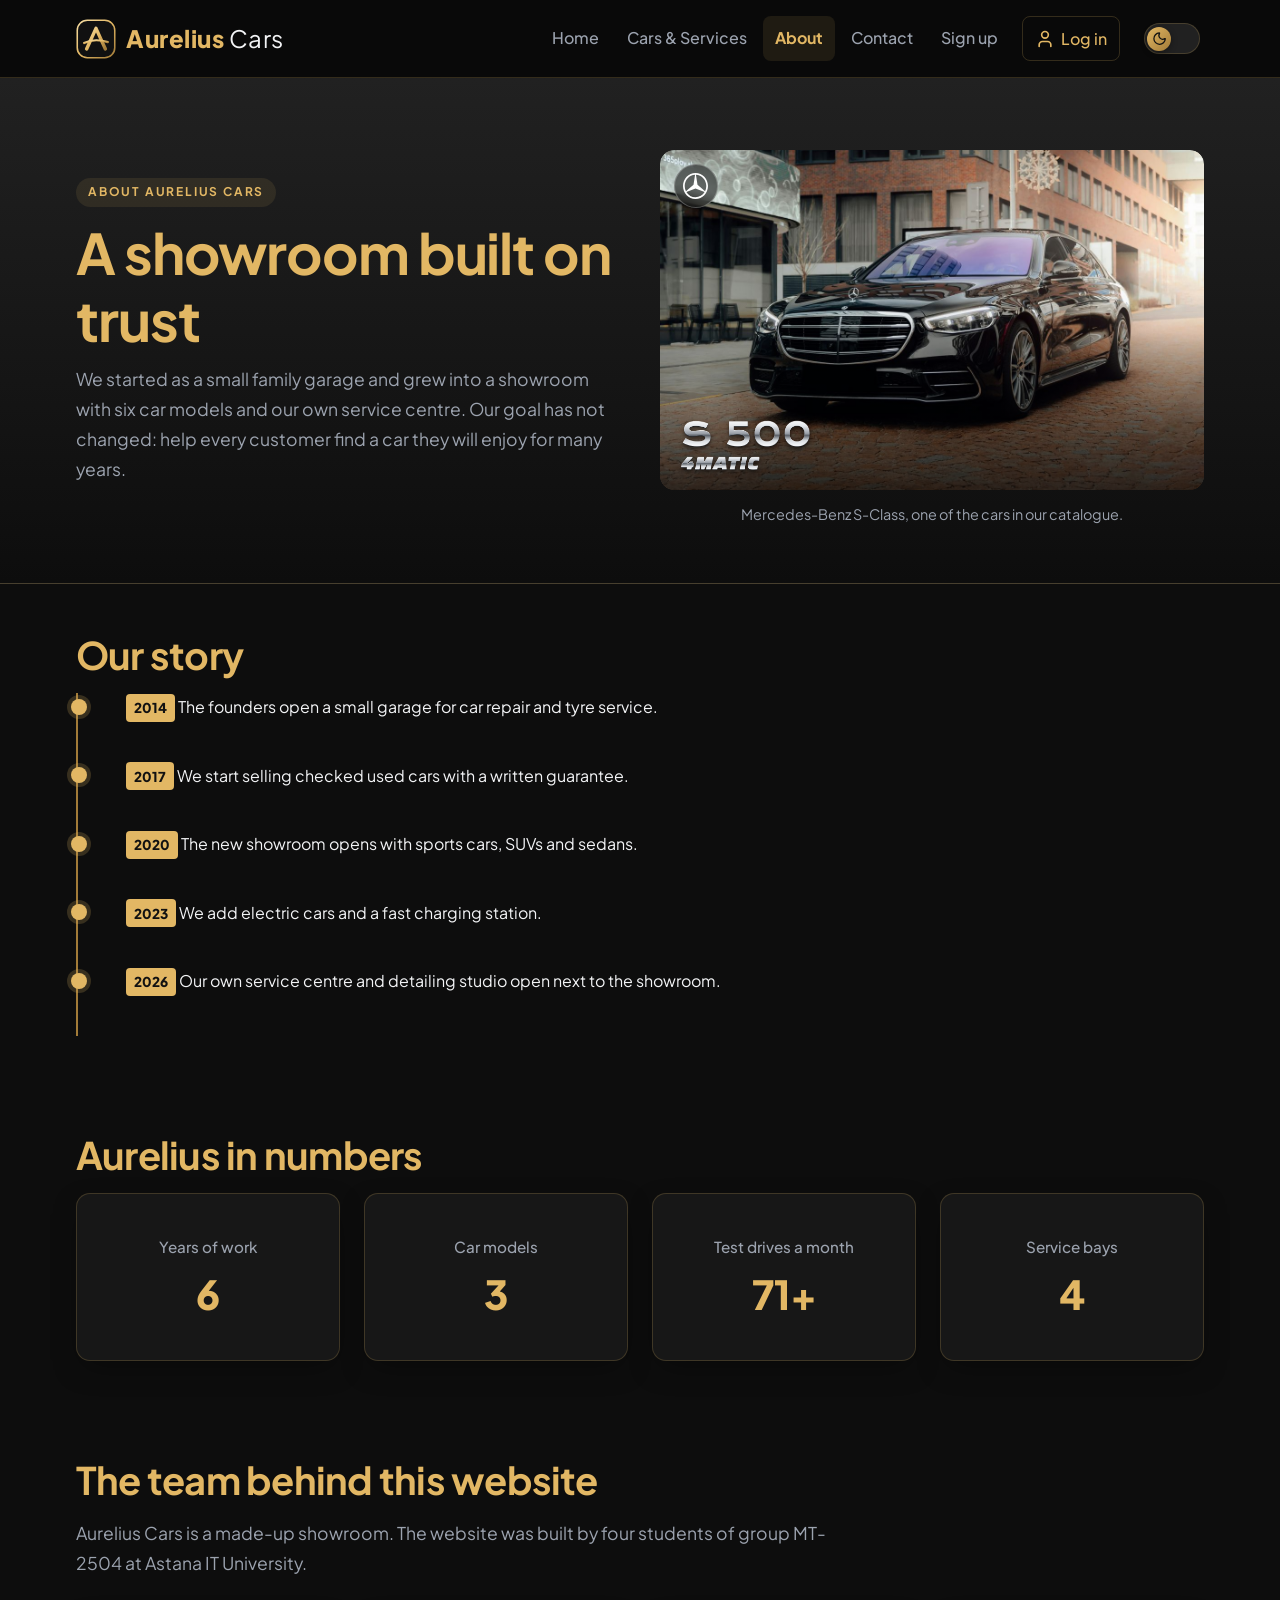
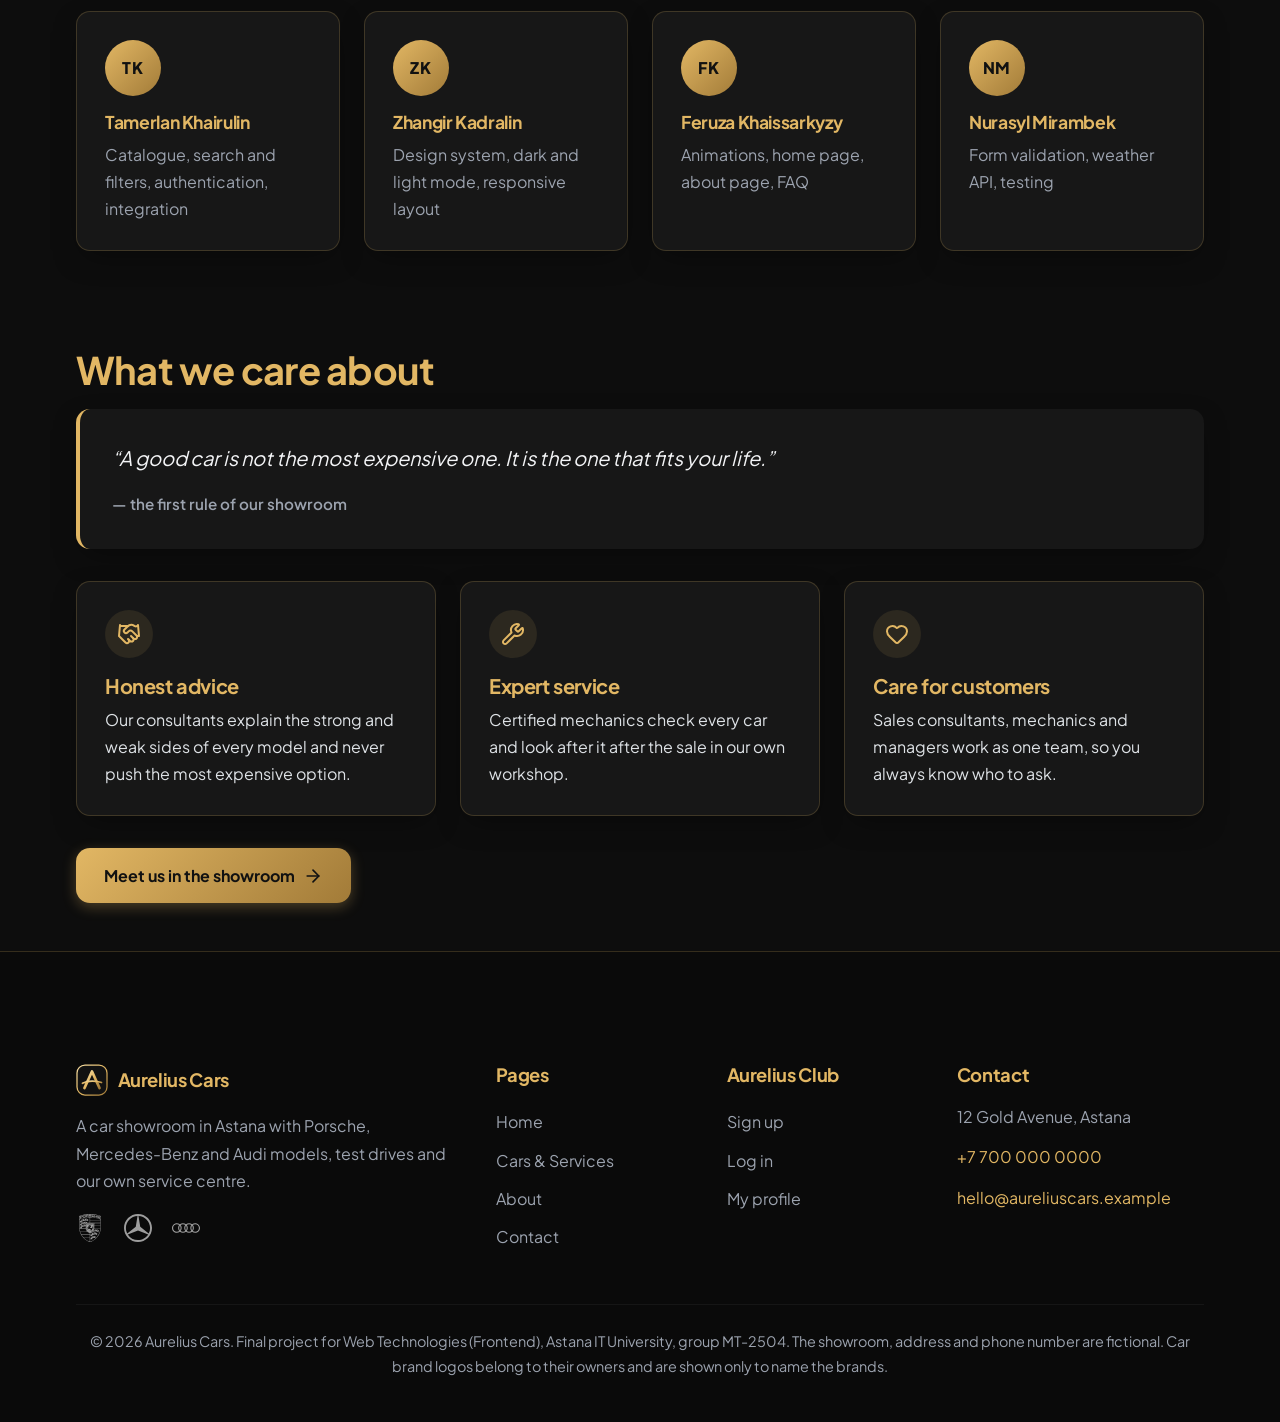
==== about.html @ 4eb70677 "Aurelius Cars: final project website Eight pages: home, cars and services, about, contact, sign up, " ====
<!DOCTYPE html>
<html lang="en" data-bs-theme="dark">
<head>
    <meta charset="UTF-8">
    <meta name="viewport" content="width=device-width, initial-scale=1.0">
    <meta name="description" content="The story, values and numbers of the Aurelius Cars showroom.">
    <meta name="theme-color" content="#0d0d0d">
    <title>About | Aurelius Cars</title>
    <link rel="icon" href="images/favicon/favicon.svg" type="image/svg+xml">
    <link rel="icon" href="images/favicon/favicon-32.png" sizes="32x32" type="image/png">
    <link rel="apple-touch-icon" href="images/favicon/apple-touch-icon.png">
    <link rel="manifest" href="site.webmanifest">
    <script>
        // runs before the page is drawn: the "js" class lets CSS prepare the menu and animations,
        // and the saved theme is applied at once, so there is no dark flash in light mode
        document.documentElement.classList.add('js');
        try {
            if (localStorage.getItem('theme') === 'light') {
                document.documentElement.classList.add('theme-light');
                document.documentElement.setAttribute('data-bs-theme', 'light');
            }
        } catch (error) {}
    </script>
    <link rel="stylesheet" href="css/vendor/bootstrap.min.css">
    <link rel="stylesheet" href="css/style.css">
    <link rel="stylesheet" href="css/responsive.css">
</head>
<body>
    <a class="skip-link" href="#main-content">Skip to main content</a>
    <header class="site-header">
        <div class="container header-inner">
            <a class="logo" href="index.html">
                <img class="logo-mark" src="images/logo-mark.svg" alt="Aurelius Cars logo: gold letter A" width="40" height="40">
                <span class="logo-text">Aurelius <span>Cars</span></span>
            </a>
            <button type="button" id="menu-toggle" class="menu-toggle" aria-expanded="false" aria-controls="main-nav">
                <span class="menu-bars" aria-hidden="true"><span></span><span></span><span></span></span><span class="menu-label">Menu</span>
            </button>
            <nav id="main-nav" class="main-nav" aria-label="Main navigation">
                <a href="index.html">Home</a>
                <a href="services.html">Cars &amp; Services</a>
                <a href="about.html" aria-current="page">About</a>
                <a href="contact.html">Contact</a>
                <a href="register.html" class="nav-signup" data-guest-only>Sign up</a>
                <a href="login.html" class="nav-account" id="account-link"><svg class="icon" viewBox="0 0 24 24" aria-hidden="true" focusable="false"><path d="M19 21v-2a4 4 0 0 0-4-4H9a4 4 0 0 0-4 4v2"/><circle cx="12" cy="7" r="4"/></svg><span id="account-label">Log in</span></a>
            </nav>
            <button type="button" id="theme-toggle" class="theme-switch" role="switch" aria-checked="false">
                <span class="visually-hidden">Light mode</span>
                <span class="theme-switch-track" aria-hidden="true">
                    <span class="theme-switch-thumb"><svg class="icon icon-moon" viewBox="0 0 24 24" aria-hidden="true" focusable="false"><path d="M20.985 12.486a9 9 0 1 1-9.473-9.472c.405-.022.617.46.402.803a6 6 0 0 0 8.268 8.268c.344-.215.825-.004.803.401"/></svg><svg class="icon icon-sun" viewBox="0 0 24 24" aria-hidden="true" focusable="false"><circle cx="12" cy="12" r="4"/><path d="M12 2v2"/><path d="M12 20v2"/><path d="m4.93 4.93 1.41 1.41"/><path d="m17.66 17.66 1.41 1.41"/><path d="M2 12h2"/><path d="M20 12h2"/><path d="m6.34 17.66-1.41 1.41"/><path d="m19.07 4.93-1.41 1.41"/></svg></span>
                </span>
            </button>
        </div>
    </header>

    <main id="main-content">
        <section class="page-hero" aria-labelledby="page-title">
            <div class="container hero-layout">
                <div class="hero-text">
                    <p class="eyebrow">About Aurelius Cars</p>
                    <h1 id="page-title">A showroom built on trust</h1>
                    <p class="hero-lead">We started as a small family garage and grew into a showroom with six car models and our own service centre. Our goal has not changed: help every customer find a car they will enjoy for many years.</p>
                </div>
                <figure class="hero-media">
                    <div class="car-media">
                        <img class="hero-image" src="images/mercedes-s-class.jpg" alt="Black Mercedes-Benz S-Class on a stone street" width="1200" height="900">
                        <span class="brand-badge"><img src="images/brands/mercedes.svg" alt="Mercedes-Benz logo" width="26" height="26"></span>
                        <span class="emblem emblem-mercedes-s-class"><img class="emblem-img" src="images/emblems/mercedes-s-class.png" alt="Mercedes-Benz S 500 4MATIC badge" width="281" height="120" loading="lazy"><span class="emblem-shine" style="-webkit-mask-image: url('images/emblems/mercedes-s-class.png'); mask-image: url('images/emblems/mercedes-s-class.png')"></span></span>
                    </div>
                    <figcaption>Mercedes-Benz S-Class, one of the cars in our catalogue.</figcaption>
                </figure>
            </div>
        </section>

        <section aria-labelledby="story-title">
            <div class="container">
                <h2 id="story-title">Our story</h2>
                <ol class="timeline">
                    <li class="reveal"><time datetime="2014">2014</time> The founders open a small garage for car repair and tyre service.</li>
                    <li class="reveal"><time datetime="2017">2017</time> We start selling checked used cars with a written guarantee.</li>
                    <li class="reveal"><time datetime="2020">2020</time> The new showroom opens with sports cars, SUVs and sedans.</li>
                    <li class="reveal"><time datetime="2023">2023</time> We add electric cars and a fast charging station.</li>
                    <li class="reveal"><time datetime="2026">2026</time> Our own service centre and detailing studio open next to the showroom.</li>
                </ol>
            </div>
        </section>

        <section aria-labelledby="numbers-title">
            <div class="container">
                <h2 id="numbers-title">Aurelius in numbers</h2>
                <dl class="stats">
                    <div class="card"><dt>Years of work</dt><dd data-count="12">12</dd></div>
                    <div class="card"><dt>Car models</dt><dd data-count="6">6</dd></div>
                    <div class="card"><dt>Test drives a month</dt><dd data-count="150" data-suffix="+">150+</dd></div>
                    <div class="card"><dt>Service bays</dt><dd data-count="8">8</dd></div>
                </dl>
            </div>
        </section>

        <section aria-labelledby="team-title">
            <div class="container">
                <h2 id="team-title">The team behind this website</h2>
                <p class="section-intro">Aurelius Cars is a made-up showroom. The website was built by four students of group MT-2504 at Astana IT University.</p>
                <ul class="team">
                    <li class="card reveal"><span class="avatar" aria-hidden="true">TK</span><h3>Tamerlan Khairulin</h3><p>Catalogue, search and filters, authentication, integration</p></li>
                    <li class="card reveal"><span class="avatar" aria-hidden="true">ZK</span><h3>Zhangir Kadralin</h3><p>Design system, dark and light mode, responsive layout</p></li>
                    <li class="card reveal"><span class="avatar" aria-hidden="true">FK</span><h3>Feruza Khaissarkyzy</h3><p>Animations, home page, about page, FAQ</p></li>
                    <li class="card reveal"><span class="avatar" aria-hidden="true">NM</span><h3>Nurasyl Mirambek</h3><p>Form validation, weather API, testing</p></li>
                </ul>
            </div>
        </section>

        <section id="values" aria-labelledby="values-title">
            <div class="container">
                <h2 id="values-title">What we care about</h2>
                <blockquote>
                    <p>&ldquo;A good car is not the most expensive one. It is the one that fits your life.&rdquo;</p>
                    <footer>&mdash; the first rule of our showroom</footer>
                </blockquote>
                <div class="values">
                    <article class="card reveal">
                        <span class="feature-icon"><svg class="icon" viewBox="0 0 24 24" aria-hidden="true" focusable="false"><path d="m11 17 2 2a1 1 0 1 0 3-3"/><path d="m14 14 2.5 2.5a1 1 0 1 0 3-3l-3.88-3.88a3 3 0 0 0-4.24 0l-.88.88a1 1 0 1 1-3-3l2.81-2.81a5.79 5.79 0 0 1 7.06-.87l.47.28a2 2 0 0 0 1.42.25L21 4"/><path d="m21 3 1 11h-2"/><path d="M3 3 2 14l6.5 6.5a1 1 0 1 0 3-3"/><path d="M3 4h8"/></svg></span>
                        <h3>Honest advice</h3>
                        <p>Our consultants explain the strong and weak sides of every model and never push the most expensive option.</p>
                    </article>
                    <article class="card reveal">
                        <span class="feature-icon"><svg class="icon" viewBox="0 0 24 24" aria-hidden="true" focusable="false"><path d="M14.7 6.3a1 1 0 0 0 0 1.4l1.6 1.6a1 1 0 0 0 1.4 0l3.106-3.105c.32-.322.863-.22.983.218a6 6 0 0 1-8.259 7.057l-7.91 7.91a1 1 0 0 1-2.999-3l7.91-7.91a6 6 0 0 1 7.057-8.259c.438.12.54.662.219.984z"/></svg></span>
                        <h3>Expert service</h3>
                        <p>Certified mechanics check every car and look after it after the sale in our own workshop.</p>
                    </article>
                    <article class="card reveal">
                        <span class="feature-icon"><svg class="icon" viewBox="0 0 24 24" aria-hidden="true" focusable="false"><path d="M2 9.5a5.5 5.5 0 0 1 9.591-3.676.56.56 0 0 0 .818 0A5.49 5.49 0 0 1 22 9.5c0 2.29-1.5 4-3 5.5l-5.492 5.313a2 2 0 0 1-3 .019L5 15c-1.5-1.5-3-3.2-3-5.5"/></svg></span>
                        <h3>Care for customers</h3>
                        <p>Sales consultants, mechanics and managers work as one team, so you always know who to ask.</p>
                    </article>
                </div>
                <div class="button-row">
                    <a class="button button-arrow" href="contact.html#test-drive">Meet us in the showroom <svg class="icon" viewBox="0 0 24 24" aria-hidden="true" focusable="false"><path d="M5 12h14"/><path d="m12 5 7 7-7 7"/></svg></a>
                </div>
            </div>
        </section>
    </main>

    <footer class="site-footer">
        <div class="container">
            <div class="footer-grid">
                <section aria-labelledby="footer-about">
                    <h2 id="footer-about" class="footer-logo"><img src="images/logo-mark.svg" alt="" width="32" height="32"> Aurelius Cars</h2>
                    <p>A car showroom in Astana with Porsche, Mercedes-Benz and Audi models, test drives and our own service centre.</p>
                    <ul class="footer-brands" aria-label="Brands in our showroom">
                        <li><img src="images/brands/porsche.svg" alt="Porsche logo" width="28" height="28"></li>
                        <li><img src="images/brands/mercedes.svg" alt="Mercedes-Benz logo" width="28" height="28"></li>
                        <li><img src="images/brands/audi.svg" alt="Audi logo" width="28" height="28"></li>
                    </ul>
                </section>
                <section aria-labelledby="footer-pages">
                    <h2 id="footer-pages">Pages</h2>
                    <ul>
                        <li><a href="index.html">Home</a></li>
                        <li><a href="services.html">Cars &amp; Services</a></li>
                        <li><a href="about.html">About</a></li>
                        <li><a href="contact.html">Contact</a></li>
                    </ul>
                </section>
                <section aria-labelledby="footer-club">
                    <h2 id="footer-club">Aurelius Club</h2>
                    <ul>
                        <li><a href="register.html">Sign up</a></li>
                        <li><a href="login.html">Log in</a></li>
                        <li><a href="profile.html">My profile</a></li>
                    </ul>
                </section>
                <section aria-labelledby="footer-contact">
                    <h2 id="footer-contact">Contact</h2>
                    <address>
                        <p>12 Gold Avenue, Astana</p>
                        <p><a href="tel:+77000000000">+7 700 000 0000</a></p>
                        <p><a href="mailto:hello@aureliuscars.example">hello@aureliuscars.example</a></p>
                    </address>
                </section>
            </div>
            <p class="copyright">&copy; 2026 Aurelius Cars. Final project for Web Technologies (Frontend), Astana IT University, group MT-2504. The showroom, address and phone number are fictional. Car brand logos belong to their owners and are shown only to name the brands.</p>
        </div>
    </footer>
    <p class="toast" id="toast" role="status" aria-live="polite"></p>
    <script src="js/vendor/jquery-3.7.1.min.js"></script>
    <script src="js/auth.js"></script>
    <script src="js/script.js"></script>
</body>
</html>
---- css/style.css ----
@font-face {
    font-family: 'Plus Jakarta Sans';
    src: url('../fonts/plus-jakarta-sans.woff2') format('woff2');
    font-weight: 200 800;
    font-style: normal;
    font-display: swap;
}

:root {
    --color-bg: #0d0d0d;
    --color-surface: #171717;
    --color-surface-2: #212121;
    --color-header: #0a0a0a;
    --color-text: #f3f4f6;
    --color-muted: #9ca3af;
    --color-gold: #e2b764;
    --color-gold-dark: #a27b38;
    --color-border: rgba(226, 183, 100, 0.2);
    --color-focus: #fde047;
    --radius: 0.875rem;
    --radius-sm: 0.5rem;
    --transition: all 0.3s cubic-bezier(0.4, 0, 0.2, 1);
    --shadow-card: 0 10px 30px -10px rgba(0, 0, 0, 0.5);
    --shadow-hover: 0 20px 40px -15px rgba(226, 183, 100, 0.15);
}

* {
    box-sizing: border-box;
}

[hidden] {
    display: none !important;
}

html {
    scroll-behavior: smooth;
}

/* text only for screen readers */
.visually-hidden {
    position: absolute !important;
    width: 1px !important;
    height: 1px !important;
    padding: 0 !important;
    margin: -1px !important;
    overflow: hidden !important;
    clip: rect(0, 0, 0, 0) !important;
    white-space: nowrap !important;
    border: 0 !important;
}

/* the sticky header must not cover a section opened with #id */
[id] {
    scroll-margin-top: 6rem;
}

body {
    margin: 0;
    font-family: 'Plus Jakarta Sans', 'Segoe UI', Arial, sans-serif;
    font-size: 1rem;
    line-height: 1.7;
    color: var(--color-text);
    background-color: var(--color-bg);
    transition: background-color 0.3s ease, color 0.3s ease;
}

img {
    display: block;
    max-width: 100%;
    height: auto;
}

a {
    color: var(--color-gold);
    text-decoration: none;
    transition: var(--transition);
}

a:hover {
    color: #f7dfa5;
}

a:focus-visible,
button:focus-visible,
summary:focus-visible,
input:focus-visible,
select:focus-visible,
textarea:focus-visible {
    outline: 3px solid var(--color-focus);
    outline-offset: 3px;
}

h1, h2, h3 {
    font-weight: 700;
    line-height: 1.2;
    color: var(--color-gold);
    letter-spacing: -0.02em;
}

h1 {
    font-size: clamp(2.25rem, 5vw, 3.5rem);
    margin: 0 0 0.75rem;
}

h2 {
    font-size: clamp(1.75rem, 3.5vw, 2.375rem);
    margin: 0 0 1rem;
}

h3 {
    font-size: 1.25rem;
    margin: 0 0 0.5rem;
}

.container {
    width: 90%;
    max-width: 75rem;
    margin-inline: auto;
}

section {
    padding-block: 4rem;
}

.section-intro {
    max-width: 48rem;
    color: var(--color-muted);
    font-size: 1.1rem;
    margin-bottom: 2rem;
}

.skip-link {
    position: absolute;
    left: 1rem;
    top: -4rem;
    background: var(--color-gold);
    color: #111;
    padding: 0.75rem 1.25rem;
    z-index: 100;
    border-radius: var(--radius-sm);
    font-weight: 700;
}

.skip-link:focus {
    top: 1rem;
}

.site-header {
    background-color: var(--color-header);
    border-bottom: 1px solid var(--color-border);
    position: sticky;
    top: 0;
    z-index: 50;
    backdrop-filter: blur(10px);
    background-color: rgba(10, 10, 10, 0.85);
}

.header-inner {
    display: flex;
    flex-wrap: wrap;
    align-items: center;
    gap: 0.75rem;
    padding-block: 1rem;
}

.logo {
    display: inline-flex;
    align-items: center;
    gap: 0.65rem;
    margin-right: auto;
    font-size: 1.5rem;
    font-weight: 800;
    letter-spacing: 0.02em;
    color: var(--color-gold);
}

.logo-mark {
    width: 2.5rem;
    height: 2.5rem;
    transition: transform 0.5s cubic-bezier(0.34, 1.56, 0.64, 1);
}

.logo:hover .logo-mark {
    transform: rotate(-8deg) scale(1.08);
}

.logo-text span {
    color: var(--color-text);
    font-weight: 400;
}

.main-nav {
    display: flex;
    flex-direction: column;
    flex-basis: 100%;
    gap: 0.25rem;
}

/* on small screens the menu is closed until the Menu button opens it */
.js .main-nav {
    display: none;
}

.main-nav a {
    display: inline-block;
    padding: 0.5rem 0.75rem;
    color: var(--color-muted);
    font-weight: 500;
    border-radius: var(--radius-sm);
    border-bottom: 2px solid transparent;
}

.main-nav a:hover {
    color: var(--color-gold);
    background-color: rgba(226, 183, 100, 0.05);
}

.main-nav a[aria-current="page"] {
    font-weight: 700;
    color: var(--color-gold);
    background-color: rgba(226, 183, 100, 0.1);
}

.button {
    display: inline-flex;
    align-items: center;
    justify-content: center;
    background: linear-gradient(135deg, var(--color-gold), var(--color-gold-dark));
    color: #111;
    border: none;
    border-radius: var(--radius);
    padding: 0.875rem 1.75rem;
    text-decoration: none;
    font: inherit;
    font-weight: 700;
    cursor: pointer;
    box-shadow: 0 4px 14px rgba(226, 183, 100, 0.3);
    transition: var(--transition);
}

.button:hover {
    transform: translateY(-2px);
    box-shadow: 0 6px 20px rgba(226, 183, 100, 0.4);
    color: #000;
}

.button-outline {
    background: transparent;
    color: var(--color-gold);
    border: 2px solid var(--color-border);
    box-shadow: none;
}

.button-outline:hover {
    background-color: var(--color-gold);
    border-color: var(--color-gold);
    color: #111;
}

.button-row {
    display: flex;
    flex-wrap: wrap;
    gap: 1rem;
    margin-top: 2rem;
}

.page-hero {
    background: linear-gradient(180deg, var(--color-surface-2) 0%, var(--color-bg) 100%);
    border-bottom: 1px solid var(--color-border);
    padding-block: 5rem 4rem;
}

.hero-layout {
    display: flex;
    flex-direction: column;
    gap: 2.5rem;
}

.hero-layout > * {
    min-width: 0;
}

.hero-image {
    width: 100%;
    aspect-ratio: 16 / 10;
    object-fit: cover;
    border: 1px solid var(--color-border);
    border-radius: var(--radius);
    box-shadow: var(--shadow-card);
    transition: var(--transition);
}

.hero-image:hover {
    transform: scale(1.01);
}

.eyebrow {
    text-transform: uppercase;
    letter-spacing: 0.15em;
    font-size: 0.75rem;
    font-weight: 700;
    color: var(--color-gold);
    margin: 0 0 0.75rem;
    display: inline-block;
    padding: 0.25rem 0.75rem;
    background: rgba(226, 183, 100, 0.1);
    border-radius: 999px;
}

.card {
    background-color: var(--color-surface);
    border: 1px solid var(--color-border);
    border-radius: var(--radius);
    padding: 1.75rem;
    box-shadow: var(--shadow-card);
    transition: var(--transition);
}

.card:hover {
    border-color: rgba(226, 183, 100, 0.4);
    transform: translateY(-4px);
    box-shadow: var(--shadow-hover);
}

.card p:last-child {
    margin-bottom: 0;
}

.features {
    display: grid;
    grid-template-columns: minmax(0, 1fr);
    gap: 1.5rem;
    list-style: none;
    padding: 0;
    margin: 0;
}

.feature-icon {
    display: inline-flex;
    align-items: center;
    justify-content: center;
    width: 3rem;
    height: 3rem;
    background: rgba(226, 183, 100, 0.1);
    border-radius: 50%;
    font-size: 1.25rem;
    color: var(--color-gold);
    margin-bottom: 1rem;
}

.cards {
    display: grid;
    grid-template-columns: minmax(0, 1fr);
    gap: 2rem;
}

.car-card {
    display: flex;
    flex-direction: column;
    padding: 0;
    overflow: hidden;
}

.car-card .card-body {
    padding: 1.75rem;
    display: flex;
    flex-direction: column;
    flex: 1;
}

.card-image {
    width: 100%;
    aspect-ratio: 16 / 10;
    object-fit: cover;
    transition: transform 0.5s ease;
}

.car-card:hover .card-image {
    transform: scale(1.03);
}

.car-card .card-body > .button {
    margin-top: auto;
    align-self: flex-start;
}

.card-actions {
    display: flex;
    flex-wrap: wrap;
    gap: 0.75rem;
    margin-top: auto;
}

.card-actions .button {
    padding: 0.7rem 1.2rem;
    font-size: 0.95rem;
}

/* "View details" on the home page opens services.html#car-id */
.car-card:target {
    border-color: var(--color-gold);
    box-shadow: 0 0 0 3px var(--color-gold);
}

.price {
    color: var(--color-gold);
    font-weight: 800;
    font-size: 1.25rem;
    margin: 1rem 0;
}

.specs {
    display: grid;
    grid-template-columns: auto 1fr;
    gap: 0.35rem 1.25rem;
    margin: 0 0 1.25rem;
    font-size: 0.95rem;
}

.specs dt {
    color: var(--color-muted);
}

.specs dd {
    margin: 0;
    font-weight: 500;
}

.steps {
    display: grid;
    grid-template-columns: minmax(0, 1fr);
    gap: 1.5rem;
    padding: 0;
    margin: 0;
    list-style: none;
    counter-reset: step;
}

.steps li {
    counter-increment: step;
    position: relative;
    padding: 2rem 1.75rem 1.75rem 1.75rem;
    background: var(--color-surface);
    border: 1px solid var(--color-border);
    border-radius: var(--radius);
}

.steps li::before {
    content: counter(step);
    position: absolute;
    left: 1.75rem;
    top: -1rem;
    width: 2.25rem;
    height: 2.25rem;
    border-radius: 50%;
    background: linear-gradient(135deg, var(--color-gold), var(--color-gold-dark));
    color: #111;
    font-weight: 800;
    text-align: center;
    line-height: 2.25rem;
    box-shadow: 0 4px 10px rgba(226, 183, 100, 0.3);
}

.cta-band {
    background: linear-gradient(135deg, var(--color-surface-2), var(--color-surface));
    border-top: 1px solid var(--color-border);
    border-bottom: 1px solid var(--color-border);
    text-align: center;
    padding-block: 5rem;
}

.cta-band .button-row {
    justify-content: center;
}

.table-wrap {
    overflow-x: auto;
    border: 1px solid var(--color-border);
    border-radius: var(--radius);
    background: var(--color-surface);
    box-shadow: var(--shadow-card);
}

table {
    width: 100%;
    min-width: 40rem;
    border-collapse: collapse;
}

caption {
    text-align: left;
    padding: 1rem 1.25rem;
    color: var(--color-muted);
    font-weight: 500;
}

th, td {
    padding: 1rem 1.25rem;
    text-align: left;
    border-top: 1px solid var(--color-border);
}

thead th {
    background-color: var(--color-surface-2);
    color: var(--color-gold);
    font-weight: 700;
}

.service-list {
    display: grid;
    grid-template-columns: minmax(0, 1fr);
    gap: 1.5rem;
}

.service-list ul {
    padding-left: 1.25rem;
    margin-top: 0.75rem;
    margin-bottom: 0;
    color: var(--color-muted);
}

.timeline {
    list-style: none;
    margin: 0;
    padding: 0 0 0 1.5rem;
    border-left: 2px solid var(--color-gold-dark);
}

.timeline li {
    position: relative;
    padding: 0 0 2rem 1.5rem;
}

.timeline li::before {
    content: "";
    position: absolute;
    left: -1.95rem;
    top: 0.35rem;
    width: 1rem;
    height: 1rem;
    border-radius: 50%;
    background-color: var(--color-gold);
    box-shadow: 0 0 0 4px rgba(226, 183, 100, 0.2);
}

.timeline time {
    display: inline-block;
    font-weight: 800;
    color: #111;
    background: var(--color-gold);
    padding: 0.15rem 0.5rem;
    border-radius: 4px;
    font-size: 0.85rem;
    margin-bottom: 0.5rem;
}

.stats {
    display: grid;
    grid-template-columns: repeat(2, minmax(0, 1fr));
    gap: 1.5rem;
    margin: 0;
}

.stats .card {
    text-align: center;
    padding: 2rem 1rem;
}

.stats dt {
    color: var(--color-muted);
    font-size: 0.95rem;
    font-weight: 500;
    margin-top: 0.5rem;
}

.stats dd {
    margin: 0;
    font-size: 2.5rem;
    font-weight: 800;
    color: var(--color-gold);
    letter-spacing: -0.02em;
}

.values {
    display: grid;
    grid-template-columns: minmax(0, 1fr);
    gap: 1.5rem;
}

blockquote {
    margin: 0 0 2rem 0;
    padding: 2rem;
    border-left: 4px solid var(--color-gold);
    background-color: var(--color-surface);
    border-radius: var(--radius);
    font-size: 1.25rem;
    font-style: italic;
    box-shadow: var(--shadow-card);
}

blockquote p {
    margin-top: 0;
}

blockquote footer {
    margin-top: 1rem;
    font-size: 0.95rem;
    font-style: normal;
    color: var(--color-muted);
    font-weight: 600;
}

figure {
    margin: 0;
}

figcaption {
    color: var(--color-muted);
    font-size: 0.9rem;
    margin-top: 0.75rem;
    text-align: center;
}

.contact-layout {
    display: flex;
    flex-direction: column;
    gap: 2rem;
}

.contact-layout > * {
    min-width: 0;
}

address {
    font-style: normal;
    line-height: 1.8;
}

.hours {
    display: grid;
    grid-template-columns: auto 1fr;
    gap: 0.5rem 1.5rem;
    margin: 1rem 0;
}

.hours dd {
    margin: 0;
    font-weight: 500;
}

.demo-note {
    background-color: rgba(226, 183, 100, 0.08);
    border: 1px solid var(--color-border);
    border-radius: var(--radius-sm);
    padding: 1rem 1.25rem;
    margin-bottom: 1.5rem;
}

.site-footer {
    background-color: var(--color-header);
    border-top: 1px solid var(--color-border);
    margin-top: 4rem;
    padding-block: 4rem 2rem;
}

.footer-grid {
    display: grid;
    grid-template-columns: minmax(0, 1fr);
    gap: 2.5rem;
}

.site-footer h2 {
    font-size: 1.15rem;
    margin-bottom: 1rem;
}

.site-footer ul {
    list-style: none;
    padding: 0;
    margin: 0;
}

.site-footer li a {
    display: inline-block;
    padding: 0.35rem 0;
    color: var(--color-muted);
}

.site-footer li a:hover {
    color: var(--color-gold);
}

.site-footer p {
    margin: 0 0 0.75rem;
    color: var(--color-muted);
}

.copyright {
    margin-top: 3rem;
    padding-top: 1.5rem;
    border-top: 1px solid rgba(255, 255, 255, 0.05);
    color: var(--color-muted);
    font-size: 0.9rem;
    text-align: center;
}

.contact-details h3 {
    margin-top: 2rem;
}

.form-label,
legend.form-label {
    display: block;
    margin-bottom: 0.5rem;
    font-weight: 600;
    color: var(--color-text);
}

.form-text {
    color: var(--color-muted);
    font-size: 0.875rem;
    margin-top: 0.25rem;
}

.form-control,
.form-select {
    display: block;
    width: 100%;
    padding: 0.875rem 1rem;
    border: 1px solid var(--color-border);
    border-radius: var(--radius-sm);
    background-color: var(--color-bg);
    color: var(--color-text);
    font: inherit;
    transition: var(--transition);
}

.form-control:focus,
.form-select:focus {
    border-color: var(--color-gold);
    box-shadow: 0 0 0 3px rgba(226, 183, 100, 0.15);
    background-color: var(--color-surface);
}

.form-check-input:checked {
    background-color: var(--color-gold);
    border-color: var(--color-gold);
}

.benefits {
    padding-left: 1.25rem;
    color: var(--color-muted);
}

.benefits li {
    margin-bottom: 0.75rem;
}

/* light theme */
html.theme-light {
    --color-bg: #f8fafc;
    --color-surface: #ffffff;
    --color-surface-2: #f1f5f9;
    --color-header: #ffffff;
    --color-text: #0f172a;
    --color-muted: #64748b;
    --color-gold: #b45309;
    --color-gold-dark: #92400e;
    --color-border: rgba(180, 83, 9, 0.2);
    --color-focus: #d97706;
    --shadow-card: 0 10px 30px -10px rgba(0, 0, 0, 0.05);
    --shadow-hover: 0 20px 40px -15px rgba(180, 83, 9, 0.1);
    background-color: var(--color-bg);
}

.theme-light .site-header {
    background-color: rgba(255, 255, 255, 0.85);
}

.theme-light .main-nav a:hover {
    color: var(--color-gold);
    background-color: rgba(180, 83, 9, 0.05);
}

.theme-light .main-nav a[aria-current="page"] {
    color: var(--color-gold);
    background-color: rgba(180, 83, 9, 0.1);
}

.theme-light .button {
    background: linear-gradient(135deg, #b45309, #92400e);
    color: #ffffff;
    box-shadow: 0 4px 14px rgba(180, 83, 9, 0.25);
}

.theme-light .button:hover {
    color: #ffffff;
}

.theme-light .button-outline {
    background: transparent;
    color: var(--color-gold);
    border-color: rgba(180, 83, 9, 0.45);
    box-shadow: none;
}

.theme-light .button-outline:hover {
    background: var(--color-gold);
    color: #ffffff;
}

.theme-light .skip-link {
    background: #b45309;
    color: #fff;
}

.theme-light .form-control,
.theme-light .form-select {
    background-color: #ffffff;
    border-color: #cbd5e1;
    color: var(--color-text);
}

.theme-light .demo-note {
    background-color: rgba(217, 119, 6, 0.08);
}

.feature-box {
    background-color: var(--color-surface);
    border: 1px solid var(--color-border);
    border-radius: var(--radius);
    padding: 2rem;
    max-width: 40rem;
    box-shadow: var(--shadow-card);
}

.feature-box .inline-form .button {
    margin-top: 0;
}

.welcome-message {
    margin: 1.25rem 0 0;
    padding: 1rem 1.25rem;
    border-left: 4px solid var(--color-gold);
    background-color: var(--color-surface-2);
    font-size: 1.05rem;
    border-radius: 0 var(--radius-sm) var(--radius-sm) 0;
}

.faq-item {
    background-color: var(--color-surface);
    border: 1px solid var(--color-border);
    border-radius: var(--radius);
    margin-bottom: 1rem;
    overflow: hidden;
    box-shadow: var(--shadow-card);
}

.faq-question {
    margin: 0;
    font-size: 1rem;
}

.faq-toggle {
    display: block;
    width: 100%;
    text-align: left;
    background-color: transparent;
    color: var(--color-text);
    border: none;
    border-radius: 0;
    padding: 1.25rem 1.5rem;
    font: inherit;
    font-weight: 700;
    cursor: pointer;
    box-shadow: none;
}

.faq-toggle:hover {
    background-color: var(--color-surface-2);
    color: var(--color-gold);
    transform: none;
    box-shadow: none;
}

.faq-toggle::after {
    content: "+";
    float: right;
    color: var(--color-gold);
    font-size: 1.25rem;
    font-weight: 400;
}

.faq-toggle[aria-expanded="true"]::after {
    content: "\2212";
}

.faq-answer {
    padding: 0 1.5rem 1.25rem;
    border-top: 1px solid var(--color-border);
}

.faq-answer p {
    margin: 1.25rem 0 0;
    color: var(--color-muted);
}

.search-bar {
    max-width: 35rem;
    margin-bottom: 1.5rem;
}

.result-count {
    margin: 0.75rem 0 0;
    color: var(--color-muted);
    font-size: 0.95rem;
}

.no-results {
    margin: 1rem 0;
    padding: 1rem 1.25rem;
    border-left: 4px solid var(--color-gold);
    background-color: var(--color-surface-2);
    border-radius: 0 var(--radius-sm) var(--radius-sm) 0;
}

.inline-form {
    display: flex;
    flex-wrap: wrap;
    gap: 1rem;
    align-items: flex-end;
    flex-direction: row;
}

.inline-form .form-field {
    flex: 1 1 18rem;
}

.field-message {
    margin: 0.75rem 0 0;
    color: #f87171;
    font-weight: 700;
}

.theme-light .field-message {
    color: #b91c1c;
}

.shortlist {
    list-style: none;
    margin: 1.25rem 0 0;
    padding: 0;
}

.shortlist li {
    display: flex;
    justify-content: space-between;
    align-items: center;
    gap: 1rem;
    padding: 0.875rem 1.25rem;
    border: 1px solid var(--color-border);
    border-radius: var(--radius-sm);
    background-color: var(--color-surface-2);
    margin-bottom: 0.75rem;
}

.shortlist-text {
    overflow-wrap: anywhere;
}

.remove-button {
    flex-shrink: 0;
    background: transparent;
    color: var(--color-gold);
    border: 1px solid var(--color-border);
    border-radius: var(--radius-sm);
    padding: 0.35rem 0.85rem;
    font: inherit;
    font-size: 0.85rem;
    font-weight: 600;
    cursor: pointer;
}

.remove-button:hover {
    background-color: var(--color-gold);
    color: #111;
}

.theme-light .remove-button:hover {
    color: #ffffff;
}

.theme-light .form-check-label {
    color: var(--color-text);
}

/* ===== Assignment 6 ===== */

/* header controls */
.menu-toggle {
    display: none;
    background: transparent;
    color: var(--color-text);
    border: 1px solid var(--color-border);
    border-radius: var(--radius-sm);
    padding: 0.5rem 1rem;
    font: inherit;
    font-weight: 600;
    cursor: pointer;
}

.js .menu-toggle {
    display: inline-flex;
}

.menu-toggle[aria-expanded="true"] {
    border-color: var(--color-gold);
    color: var(--color-gold);
}

.optional {
    font-weight: 400;
    color: var(--color-muted);
}

/* welcome block */
.welcome-message.is-greeted {
    border-left-color: #4ade80;
}

.welcome-message.is-error {
    border-left-color: #f87171;
}

.theme-light .welcome-message.is-greeted {
    border-left-color: #15803d;
}

.theme-light .welcome-message.is-error {
    border-left-color: #b91c1c;
}

/* catalogue search and brand filter */
.catalogue-tools {
    display: flex;
    flex-wrap: wrap;
    align-items: flex-end;
    gap: 1rem 2rem;
}

.catalogue-tools .search-bar {
    flex: 1 1 18rem;
    margin-bottom: 0;
}

.filter-block .form-label {
    margin: 0 0 0.5rem;
}

.filter-group {
    display: flex;
    flex-wrap: wrap;
    gap: 0.5rem;
}

.filter-button {
    background: transparent;
    color: var(--color-text);
    border: 1px solid var(--color-border);
    border-radius: 999px;
    padding: 0.55rem 1.1rem;
    font: inherit;
    font-weight: 600;
    cursor: pointer;
    transition: var(--transition);
}

.filter-button:hover {
    color: var(--color-gold);
    border-color: var(--color-gold);
}

.filter-button.is-active {
    background: var(--color-gold);
    border-color: var(--color-gold);
    color: #111;
}

.theme-light .filter-button.is-active {
    color: #ffffff;
}

#result-count {
    margin: 1rem 0 1.5rem;
}

.no-results .button {
    margin-top: 0.75rem;
}

/* shortlist */
.shortlist-box {
    max-width: 48rem;
}

.empty-state {
    margin: 1rem 0 0;
    padding: 1rem 1.25rem;
    border: 1px dashed var(--color-border);
    border-radius: var(--radius-sm);
    color: var(--color-muted);
}

.add-to-shortlist.is-added {
    background: transparent;
    color: var(--color-gold);
    border: 2px solid var(--color-gold);
    box-shadow: none;
}

.theme-light .add-to-shortlist.is-added {
    background: transparent;
    color: var(--color-gold);
}

.shortlist-next {
    margin-top: 1.25rem;
}

/* message that fades in and out after Add / Remove */
.toast {
    position: fixed;
    left: 50%;
    bottom: 1.5rem;
    z-index: 60;
    max-width: min(90vw, 28rem);
    margin: 0;
    padding: 0.85rem 1.25rem;
    transform: translateX(-50%);
    background-color: var(--color-surface-2);
    color: var(--color-text);
    border: 1px solid var(--color-gold);
    border-radius: var(--radius-sm);
    box-shadow: var(--shadow-card);
    text-align: center;
    opacity: 0;
    pointer-events: none;
}

.toast:empty {
    padding: 0;
    border: 0;
}

/* FAQ */
.faq-item.is-open {
    border-color: var(--color-gold);
}

.faq-toggle:focus-visible {
    outline-offset: -3px;
}

/* test drive form */
.form-success {
    margin-top: 1.5rem;
    padding: 1.25rem 1.5rem;
    border: 1px solid #4ade80;
    border-left-width: 4px;
    border-radius: var(--radius-sm);
    background-color: rgba(74, 222, 128, 0.08);
}

.form-success:focus {
    outline: none;
}

.form-success p {
    margin: 0 0 0.5rem;
}

.form-success-title {
    font-weight: 700;
    color: #4ade80;
}

.form-success-note {
    color: var(--color-muted);
    font-size: 0.95rem;
}

.theme-light .form-success {
    border-color: #15803d;
    background-color: #f0fdf4;
}

.theme-light .form-success-title {
    color: #15803d;
}

.invalid-feedback {
    font-size: 0.9rem;
}

[data-bs-theme="dark"] .invalid-feedback {
    color: #f87171;
}

[data-bs-theme="dark"] .form-control.is-invalid,
[data-bs-theme="dark"] .form-select.is-invalid {
    border-color: #f87171;
}

/* ===== Final project ===== */

/* inline SVG icons (Lucide, ISC licence) take the colour of the text */
.icon {
    width: 1.25em;
    height: 1.25em;
    flex-shrink: 0;
    fill: none;
    stroke: currentColor;
    stroke-width: 2;
    stroke-linecap: round;
    stroke-linejoin: round;
    vertical-align: -0.2em;
}

/* the brand logos are black SVG files, in the dark theme they are turned white */
.brand-logo-img,
.brand-tile img,
.marquee img,
.footer-brands img,
.filter-button img {
    filter: invert(1);
}

.theme-light .brand-tile img,
.theme-light .marquee img,
.theme-light .footer-brands img,
.theme-light .filter-button img {
    filter: none;
}

/* ----- header: account link, theme switch, menu icon ----- */

.main-nav a.nav-account {
    display: inline-flex;
    align-items: center;
    gap: 0.4rem;
    color: var(--color-gold);
    border: 1px solid var(--color-border);
}

.main-nav a.nav-account:hover {
    border-color: var(--color-gold);
}

.main-nav a.nav-account.is-member {
    background-color: rgba(226, 183, 100, 0.12);
}

.theme-switch {
    display: inline-flex;
    align-items: center;
    padding: 0.25rem;
    background: transparent;
    border: 0;
    border-radius: 999px;
    cursor: pointer;
}

.theme-switch-track {
    position: relative;
    display: block;
    width: 3.5rem;
    height: 1.9rem;
    border-radius: 999px;
    background: var(--color-surface-2);
    border: 1px solid var(--color-border);
    transition: background-color 0.3s ease, border-color 0.3s ease;
}

.theme-switch-thumb {
    position: absolute;
    top: 0.15rem;
    left: 0.15rem;
    display: grid;
    place-items: center;
    width: 1.5rem;
    height: 1.5rem;
    border-radius: 50%;
    background: linear-gradient(135deg, var(--color-gold), var(--color-gold-dark));
    color: #111;
    box-shadow: 0 2px 6px rgba(0, 0, 0, 0.35);
    transition: transform 0.45s cubic-bezier(0.34, 1.56, 0.64, 1);
}

.theme-switch-thumb .icon {
    position: absolute;
    width: 0.95rem;
    height: 0.95rem;
    transition: opacity 0.3s ease, transform 0.45s ease;
}

.theme-switch .icon-sun {
    opacity: 0;
    transform: rotate(-90deg) scale(0.5);
}

.theme-switch[aria-checked="true"] .theme-switch-thumb {
    transform: translateX(1.6rem);
    color: #fff;
}

.theme-switch[aria-checked="true"] .icon-sun {
    opacity: 1;
    transform: rotate(0) scale(1);
}

.theme-switch[aria-checked="true"] .icon-moon {
    opacity: 0;
    transform: rotate(90deg) scale(0.5);
}

.theme-switch:hover .theme-switch-track {
    border-color: var(--color-gold);
}

/* the icon makes one full turn on hover */
.theme-switch:hover .theme-switch-thumb .icon {
    animation: icon-spin 0.6s ease;
}

@keyframes icon-spin {
    to { rotate: 360deg; }
}

.menu-toggle {
    align-items: center;
    gap: 0.5rem;
}

.menu-bars {
    display: inline-flex;
    flex-direction: column;
    gap: 3px;
    width: 1rem;
}

.menu-bars span {
    display: block;
    height: 2px;
    border-radius: 2px;
    background: currentColor;
    transition: transform 0.3s ease, opacity 0.3s ease;
}

.menu-toggle[aria-expanded="true"] .menu-bars span:nth-child(1) {
    transform: translateY(5px) rotate(45deg);
}

.menu-toggle[aria-expanded="true"] .menu-bars span:nth-child(2) {
    opacity: 0;
}

.menu-toggle[aria-expanded="true"] .menu-bars span:nth-child(3) {
    transform: translateY(-5px) rotate(-45deg);
}

/* ----- scroll animation: cards fade in from below ----- */

.js .reveal:not(.is-visible) {
    opacity: 0;
}

/* an animation, not a transition, so the hover transitions of the cards stay instant;
   "backwards" fill does not keep the transform afterwards, so :hover still moves the card */
.reveal.is-visible {
    animation: reveal-up 0.7s cubic-bezier(0.2, 0.7, 0.2, 1) var(--reveal-delay, 0ms) backwards;
}

@keyframes reveal-up {
    from {
        opacity: 0;
        transform: translateY(28px);
    }
}

/* ----- buttons: light sweep on hover, arrow moves forward ----- */

.button {
    position: relative;
    overflow: hidden;
    gap: 0.5rem;
    isolation: isolate;
}

.button::before {
    content: "";
    position: absolute;
    inset: 0;
    z-index: -1;
    background: linear-gradient(110deg, transparent 30%, rgba(255, 255, 255, 0.45) 50%, transparent 70%);
    transform: translateX(-120%);
    transition: transform 0.7s ease;
}

.button:hover::before {
    transform: translateX(120%);
}

.button:active {
    transform: translateY(0) scale(0.97);
}

.button-arrow .icon {
    transition: transform 0.3s ease;
}

.button-arrow:hover .icon {
    transform: translateX(4px);
}

.button-small {
    padding: 0.5rem 1rem;
    font-size: 0.9rem;
}

.button-wide {
    width: 100%;
}

.button-danger {
    background: transparent;
    color: #f87171;
    border: 2px solid rgba(248, 113, 113, 0.5);
    box-shadow: none;
}

.button-danger:hover,
.button-danger.is-confirming {
    background: #dc2626;
    border-color: #dc2626;
    color: #fff;
}

.theme-light .button-danger {
    color: #b91c1c;
    background: transparent;
    border-color: rgba(185, 28, 28, 0.45);
    box-shadow: none;
}

.theme-light .button-danger:hover,
.theme-light .button-danger.is-confirming {
    background: #b91c1c;
    color: #fff;
}

.button:disabled {
    opacity: 0.6;
    cursor: progress;
}

.link-arrow {
    display: inline-flex;
    align-items: center;
    gap: 0.35rem;
    font-weight: 700;
}

.link-arrow .icon {
    transition: transform 0.3s ease;
}

.link-arrow:hover .icon {
    transform: translateX(4px);
}

/* ----- hero ----- */

.hero-home {
    position: relative;
    overflow: hidden;
}

/* soft gold light behind the photo */
.hero-home::before {
    content: "";
    position: absolute;
    right: -10%;
    top: -20%;
    width: 60%;
    aspect-ratio: 1;
    background: radial-gradient(circle, rgba(226, 183, 100, 0.16), transparent 65%);
    pointer-events: none;
}

.hero-layout > .hero-text,
.hero-layout > .hero-media {
    position: relative;
}

.hero-lead {
    font-size: 1.1rem;
    color: var(--color-muted);
    max-width: 36rem;
}

.text-gradient {
    background: linear-gradient(90deg, #f7dfa5, var(--color-gold) 50%, var(--color-gold-dark));
    -webkit-background-clip: text;
    background-clip: text;
    color: transparent;
}

.theme-light .text-gradient {
    background-image: linear-gradient(90deg, #d97706, #b45309 50%, #92400e);
}

.hero-facts {
    display: flex;
    flex-wrap: wrap;
    gap: 0.75rem 2rem;
    list-style: none;
    padding: 0;
    margin: 2rem 0 0;
    color: var(--color-muted);
    font-size: 0.95rem;
}

.hero-facts strong {
    display: block;
    color: var(--color-text);
    font-size: 1.5rem;
    line-height: 1.2;
}

.page-hero-compact {
    padding-block: 3.5rem 2.5rem;
}

.page-hero-compact .section-intro {
    margin-bottom: 0;
}

/* ----- car photo with the brand logo and the model emblem ----- */

.car-media {
    position: relative;
    overflow: hidden;
    border-radius: var(--radius);
}

.car-card .car-media {
    border-radius: 0;
}

/* dark gradient at the bottom, so the chrome letters are readable on any photo */
.car-media::after {
    content: "";
    position: absolute;
    inset: 45% 0 0;
    background: linear-gradient(transparent, rgba(0, 0, 0, 0.72));
    pointer-events: none;
}

.hero-media.car-media .hero-image,
.hero-media .car-media .hero-image {
    border: 0;
}

.hero-media.car-media {
    border: 1px solid var(--color-border);
    box-shadow: var(--shadow-card);
}

.brand-badge {
    position: absolute;
    top: 0.85rem;
    left: 0.85rem;
    z-index: 2;
    display: grid;
    place-items: center;
    width: 2.75rem;
    height: 2.75rem;
    border-radius: 50%;
    background: rgba(10, 10, 10, 0.55);
    border: 1px solid rgba(255, 255, 255, 0.25);
    backdrop-filter: blur(6px);
    -webkit-backdrop-filter: blur(6px);
    transition: transform 0.5s cubic-bezier(0.34, 1.56, 0.64, 1);
}

.brand-badge img {
    width: 1.6rem;
    height: 1.6rem;
    filter: invert(1);
}

.car-card:hover .brand-badge,
.hero-media:hover .brand-badge {
    transform: rotate(360deg);
}

/* chrome model badge, like the lettering on the boot lid (PNG with a transparent background) */
.emblem {
    position: absolute;
    left: 1rem;
    bottom: 0.85rem;
    z-index: 2;
    display: block;
    line-height: 0;
    max-width: calc(100% - 2rem);
    pointer-events: none;
}

.emblem-img {
    display: block;
    width: auto;
    max-width: 100%;
    height: 3.1rem;
    object-fit: contain;
    object-position: left bottom;
}

.emblem-mercedes-g63 .emblem-img {
    height: 4.6rem;
}

.emblem-porsche-taycan .emblem-img {
    height: 2.5rem;
}

.hero-media .emblem-img {
    height: 3.8rem;
}

.hero-media .emblem-mercedes-g63 .emblem-img {
    height: 5.6rem;
}

/* a light reflection runs over the badge on hover; the mask keeps it inside the letters */
.emblem-shine {
    position: absolute;
    inset: 0;
    background: linear-gradient(105deg, transparent 38%, rgba(255, 255, 255, 0.9) 50%, transparent 62%) no-repeat;
    background-size: 250% 100%;
    background-position: 150% 0;
    -webkit-mask-position: left bottom;
    mask-position: left bottom;
    -webkit-mask-size: contain;
    mask-size: contain;
    -webkit-mask-repeat: no-repeat;
    mask-repeat: no-repeat;
}

.car-card:hover .emblem-shine,
.hero-media:hover .emblem-shine {
    transition: background-position 0.9s ease;
    background-position: -50% 0;
}

/* badges in the comparison table sit on a dark plate, so they are readable in the light theme too */
.table-model {
    display: flex;
    flex-direction: column;
    align-items: flex-start;
    gap: 0.45rem;
}

.table-emblem {
    display: block;
    height: 2.4rem;
    width: auto;
    padding: 0.3rem 0.6rem;
    background: linear-gradient(180deg, #24272c, #121417);
    border: 1px solid rgba(255, 255, 255, 0.08);
    border-radius: 0.45rem;
}

.table-emblem[src*="mercedes-g63"] {
    height: 3.1rem;
}

/* the table scrolls sideways on phones instead of breaking every cell into short lines */
th,
td {
    white-space: nowrap;
}

/* ----- home: brand marquee ----- */

.brand-strip {
    padding-block: 2.5rem;
    border-bottom: 1px solid var(--color-border);
    overflow: hidden;
}

.strip-title {
    font-size: 0.8rem;
    font-weight: 700;
    text-transform: uppercase;
    letter-spacing: 0.2em;
    color: var(--color-muted);
    text-align: center;
    margin-bottom: 1.75rem;
}

.marquee {
    display: flex;
    width: max-content;
    /* the edges fade out, so the logos appear and disappear softly */
    -webkit-mask-image: linear-gradient(90deg, transparent, #000 10%, #000 90%, transparent);
    mask-image: linear-gradient(90deg, transparent, #000 10%, #000 90%, transparent);
}

.marquee-track {
    display: flex;
    align-items: center;
    gap: 4.5rem;
    list-style: none;
    margin: 0;
    padding: 0 2.25rem;
    animation: marquee 38s linear infinite;
}

.marquee:hover .marquee-track {
    animation-play-state: paused;
}

.marquee img {
    width: 3.25rem;
    height: 3.25rem;
    object-fit: contain;
    opacity: 0.55;
    transition: opacity 0.3s ease, transform 0.3s ease;
}

.marquee li:hover img {
    opacity: 1;
    transform: scale(1.15);
}

@keyframes marquee {
    to { transform: translateX(-100%); }
}

/* ----- home: brand tiles ----- */

.section-head {
    display: flex;
    flex-wrap: wrap;
    align-items: flex-end;
    justify-content: space-between;
    gap: 1rem 2rem;
    margin-bottom: 2rem;
}

.section-head h2 {
    margin-bottom: 0;
}

.brand-grid {
    display: grid;
    grid-template-columns: repeat(2, minmax(0, 1fr));
    list-style: none;
    margin: 0;
    padding: 0;
    border: 1px solid var(--color-border);
    border-radius: var(--radius);
    overflow: hidden;
    background: var(--color-surface);
}

.brand-grid li + li {
    border-left: 1px solid var(--color-border);
}

.brand-grid li:nth-child(3) {
    border-left: 0;
}

.brand-grid li:nth-child(n + 3) {
    border-top: 1px solid var(--color-border);
}

.brand-tile {
    position: relative;
    display: flex;
    flex-direction: column;
    align-items: center;
    gap: 0.5rem;
    height: 100%;
    padding: 2.25rem 1rem 1.75rem;
    color: var(--color-text);
    text-align: center;
    overflow: hidden;
}

.brand-tile::before {
    content: "";
    position: absolute;
    inset: 0;
    background: radial-gradient(circle at 50% 35%, rgba(226, 183, 100, 0.18), transparent 65%);
    opacity: 0;
    transition: opacity 0.4s ease;
}

.brand-tile:hover::before,
.brand-tile:focus-visible::before {
    opacity: 1;
}

.brand-tile img,
.brand-tile-icon {
    position: relative;
    width: 4rem;
    height: 4rem;
    object-fit: contain;
    opacity: 0.85;
    transition: transform 0.5s cubic-bezier(0.34, 1.56, 0.64, 1), opacity 0.3s ease;
}

.brand-tile-icon {
    display: grid;
    place-items: center;
    color: var(--color-gold);
}

.brand-tile-icon .icon {
    width: 3rem;
    height: 3rem;
    stroke-width: 1.5;
}

.brand-tile:hover img,
.brand-tile:hover .brand-tile-icon {
    opacity: 1;
    transform: translateY(-6px) scale(1.08);
}

.brand-name {
    position: relative;
    font-weight: 700;
    letter-spacing: 0.04em;
}

.brand-count {
    position: relative;
    font-size: 0.85rem;
    color: var(--color-muted);
}

.brand-tile:hover {
    color: var(--color-gold);
}

/* a ruler like on a speedometer under the brands */
.speed-ruler {
    height: 1.25rem;
    margin-top: 1.5rem;
    border-bottom: 1px solid var(--color-border);
    background-image:
        linear-gradient(90deg, rgba(226, 183, 100, 0.45) 1px, transparent 1px),
        linear-gradient(90deg, rgba(226, 183, 100, 0.25) 1px, transparent 1px);
    background-size: 100px 100%, 20px 45%;
    background-position: 0 0, 0 100%;
    background-repeat: repeat-x;
}

/* ----- feature icons ----- */

.feature-icon .icon {
    width: 1.5rem;
    height: 1.5rem;
    transition: transform 0.5s ease;
}

.card:hover .feature-icon .icon {
    transform: rotate(-12deg) scale(1.15);
}

/* ----- line drawing of a car (home CTA and 404) ----- */

.car-drawing {
    display: block;
    width: min(100%, 34rem);
    height: auto;
    margin: 0 auto 2rem;
    fill: none;
    stroke-width: 3;
    stroke-linecap: round;
    stroke-linejoin: round;
}

.car-line,
.car-wheel {
    stroke: var(--color-gold);
}

.car-line-soft {
    stroke-opacity: 0.45;
}

.car-light {
    stroke: #fff3c4;
    stroke-width: 5;
}

.theme-light .car-light {
    stroke: #f59e0b;
}

.car-tail {
    stroke: #ef4444;
    stroke-width: 5;
}

.car-road {
    stroke: var(--color-gold);
    stroke-opacity: 0.35;
    stroke-dasharray: 18 14;
}

/* before it is visible every line is "not drawn yet" */
.js .car-drawing .car-line {
    stroke-dasharray: 1400;
    stroke-dashoffset: 1400;
}

.car-drawing.is-visible .car-line {
    animation: draw-line 2.2s ease forwards;
}

.car-drawing.is-visible .car-wheel {
    animation: wheel-spin 1.2s linear 2;
}

.car-drawing.is-visible .car-road {
    animation: road-move 0.8s linear 3;
}

.car-drawing.is-visible .car-light {
    animation: headlight 0.5s ease 2s both;
}

.car-wheel {
    transform-box: fill-box;
    transform-origin: center;
}

@keyframes draw-line {
    to { stroke-dashoffset: 0; }
}

@keyframes wheel-spin {
    to { transform: rotate(-360deg); }
}

@keyframes road-move {
    to { stroke-dashoffset: 32; }
}

@keyframes headlight {
    0%, 40% { opacity: 0.2; }
    20%, 100% { opacity: 1; }
}

/* ----- catalogue tools ----- */

.input-icon {
    position: relative;
}

.input-icon > .icon {
    position: absolute;
    left: 1rem;
    top: 50%;
    transform: translateY(-50%);
    color: var(--color-muted);
    pointer-events: none;
}

.input-icon .form-control {
    padding-left: 2.85rem;
}

.filter-button {
    display: inline-flex;
    align-items: center;
    gap: 0.45rem;
}

.filter-button img {
    width: 1.1rem;
    height: 1.1rem;
}

.filter-button.is-active img {
    filter: none;
}

.theme-light .filter-button.is-active img {
    filter: invert(1);
}

.select-block .form-select {
    min-width: 12rem;
}

.segmented {
    display: inline-flex;
    padding: 0.2rem;
    border: 1px solid var(--color-border);
    border-radius: 999px;
}

.segmented-button {
    padding: 0.45rem 0.95rem;
    border: 0;
    border-radius: 999px;
    background: transparent;
    color: var(--color-text);
    font: inherit;
    font-weight: 600;
    cursor: pointer;
    transition: var(--transition);
}

.segmented-button:hover {
    color: var(--color-gold);
}

.segmented-button.is-active {
    background: var(--color-gold);
    color: #111;
}

.theme-light .segmented-button.is-active {
    color: #fff;
}

.catalogue-status {
    display: flex;
    flex-wrap: wrap;
    justify-content: space-between;
    gap: 0.25rem 1.5rem;
    margin: 1rem 0 1.5rem;
}

.catalogue-status #result-count,
.rate-note {
    margin: 0;
    color: var(--color-muted);
    font-size: 0.95rem;
}

.add-to-shortlist .icon {
    transition: transform 0.3s ease;
}

.add-to-shortlist.is-added .icon {
    fill: currentColor;
}

.add-to-shortlist.is-popping .icon {
    animation: heart-pop 0.45s cubic-bezier(0.34, 1.56, 0.64, 1);
}

@keyframes heart-pop {
    50% { transform: scale(1.5); }
}

/* ----- contact page ----- */

.contact-line {
    display: flex;
    align-items: center;
    gap: 0.6rem;
    margin-bottom: 0.5rem;
    overflow-wrap: anywhere;
}

.contact-line .icon {
    color: var(--color-gold);
}

.map {
    display: block;
    width: 100%;
    height: 14rem;
    margin: 1rem 0 1.25rem;
    border: 1px solid var(--color-border);
    border-radius: var(--radius-sm);
}

/* the OpenStreetMap tiles are light, in the dark theme they are darkened */
html:not(.theme-light) .map {
    filter: invert(0.9) hue-rotate(180deg) saturate(0.6) brightness(0.95);
}

.weather-status {
    color: var(--color-muted);
}

.weather-list {
    display: grid;
    grid-template-columns: repeat(auto-fill, minmax(9.5rem, 1fr));
    gap: 1rem;
    list-style: none;
    margin: 0;
    padding: 0;
}

.weather-day {
    display: flex;
    flex-direction: column;
    align-items: center;
    gap: 0.25rem;
    padding: 1.25rem 0.75rem;
    text-align: center;
    background: var(--color-surface);
    border: 1px solid var(--color-border);
    border-radius: var(--radius);
    transition: var(--transition);
    animation: reveal-up 0.5s ease backwards;
}

.weather-day:hover {
    border-color: var(--color-gold);
    transform: translateY(-4px);
}

.weather-day p {
    margin: 0;
}

.weather-day.is-closed {
    opacity: 0.6;
}

.weather-date {
    font-weight: 700;
}

.weather-icon {
    color: var(--color-gold);
    margin: 0.35rem 0;
}

.weather-icon .icon {
    width: 2.5rem;
    height: 2.5rem;
    stroke-width: 1.5;
}

.weather-temp {
    font-size: 1.15rem;
    font-weight: 800;
}

.weather-text,
.weather-extra,
.weather-closed {
    color: var(--color-muted);
    font-size: 0.85rem;
}

.weather-pick {
    margin-top: 0.6rem;
    padding: 0.35rem 0.75rem;
    background: transparent;
    color: var(--color-gold);
    border: 1px solid var(--color-border);
    border-radius: 999px;
    font: inherit;
    font-size: 0.8rem;
    font-weight: 700;
    cursor: pointer;
    transition: var(--transition);
}

.weather-pick:hover {
    background: var(--color-gold);
    color: #111;
}

.theme-light .weather-pick:hover {
    color: #fff;
}

.is-spinning {
    animation: icon-spin 0.6s ease;
}

.date-weather {
    display: flex;
    align-items: flex-start;
    gap: 0.5rem;
    margin: 0.5rem 0 0;
    padding: 0.6rem 0.8rem;
    font-size: 0.9rem;
    border-radius: var(--radius-sm);
    background: rgba(226, 183, 100, 0.08);
    border: 1px solid var(--color-border);
}

.date-weather .icon {
    color: var(--color-gold);
    margin-top: 0.1rem;
}

.api-note {
    margin-top: 1rem;
    font-size: 0.85rem;
    color: var(--color-muted);
}

/* ----- sign up, log in ----- */

.auth-layout {
    display: grid;
    grid-template-columns: minmax(0, 1fr);
    gap: 2rem;
    align-items: start;
}

.auth-aside {
    padding: 0;
    overflow: hidden;
}

.auth-aside .car-media {
    border-radius: 0;
}

.auth-aside-body {
    padding: 1.75rem;
}

.auth-switch {
    margin: 1.5rem 0 0;
    color: var(--color-muted);
}

.benefits {
    list-style: none;
    padding: 0;
}

.benefits li {
    display: flex;
    gap: 0.6rem;
    align-items: flex-start;
}

.benefits .icon {
    color: var(--color-gold);
    margin-top: 0.2rem;
}

.password-field {
    position: relative;
}

.password-field .form-control {
    padding-right: 3.25rem;
}

/* Bootstrap puts a warning icon in invalid fields, it would cover our eye button */
.password-field .form-control.is-invalid,
.password-field .form-control.is-valid {
    background-image: none;
}

.password-toggle {
    position: absolute;
    right: 0.4rem;
    top: 50%;
    transform: translateY(-50%);
    display: grid;
    place-items: center;
    width: 2.5rem;
    height: 2.5rem;
    border: 0;
    border-radius: var(--radius-sm);
    background: transparent;
    color: var(--color-muted);
    cursor: pointer;
}

.password-toggle:hover,
.password-toggle.is-showing {
    color: var(--color-gold);
}

.password-toggle.is-showing .icon {
    /* the eye "closes" with a line across it */
    background: linear-gradient(135deg, transparent 46%, currentColor 46% 54%, transparent 54%);
    border-radius: 2px;
}

.strength {
    height: 0.3rem;
    margin-top: 0.6rem;
    border-radius: 999px;
    background: var(--color-surface-2);
    overflow: hidden;
}

.strength-bar {
    display: block;
    width: 0;
    height: 100%;
    border-radius: inherit;
    transition: width 0.4s ease, background-color 0.4s ease;
}

.strength-bar.is-weak { background-color: #ef4444; }
.strength-bar.is-medium { background-color: #f59e0b; }
.strength-bar.is-strong { background-color: #22c55e; }

.password-rules {
    display: grid;
    grid-template-columns: repeat(auto-fill, minmax(11rem, 1fr));
    gap: 0.15rem 0.75rem;
    list-style: none;
    padding: 0;
    margin: 0.6rem 0 0;
    font-size: 0.82rem;
    color: var(--color-muted);
}

.password-rules li::before {
    content: "\25CB";
    display: inline-block;
    width: 1.2em;
}

.password-rules li.is-met {
    color: #4ade80;
}

.theme-light .password-rules li.is-met {
    color: #15803d;
}

.password-rules li.is-met::before {
    content: "\2713";
}

.form-error-summary {
    margin: 1.25rem 0 0;
    padding: 0.85rem 1rem;
    border-left: 4px solid #f87171;
    border-radius: 0 var(--radius-sm) var(--radius-sm) 0;
    background: rgba(248, 113, 113, 0.1);
    font-weight: 600;
}

.theme-light .form-error-summary {
    border-left-color: #b91c1c;
    background: #fef2f2;
    color: #991b1b;
}

.info-note {
    padding: 0.85rem 1rem;
    border-left: 4px solid var(--color-gold);
    border-radius: 0 var(--radius-sm) var(--radius-sm) 0;
    background: rgba(226, 183, 100, 0.08);
}

[data-bs-theme="dark"] .form-control.is-valid,
[data-bs-theme="dark"] .form-select.is-valid {
    border-color: #4ade80;
}

.form-check .invalid-feedback {
    display: block;
}

/* ----- profile ----- */

.profile-hero {
    display: flex;
    flex-wrap: wrap;
    align-items: center;
    gap: 1.5rem;
}

.profile-hero h1 {
    margin-bottom: 0.25rem;
}

.profile-since {
    margin: 0;
    color: var(--color-muted);
}

.profile-logout {
    margin-left: auto;
}

.avatar {
    display: inline-grid;
    place-items: center;
    width: 3.5rem;
    height: 3.5rem;
    border-radius: 50%;
    background: linear-gradient(135deg, var(--color-gold), var(--color-gold-dark));
    color: #111;
    font-weight: 800;
    letter-spacing: 0.05em;
    margin-bottom: 1rem;
}

.theme-light .avatar {
    color: #fff;
}

.avatar-large {
    width: 5.5rem;
    height: 5.5rem;
    margin: 0;
    font-size: 1.9rem;
    box-shadow: 0 0 0 6px rgba(226, 183, 100, 0.15);
}

.profile-grid {
    display: grid;
    grid-template-columns: minmax(0, 1fr);
    gap: 2rem;
}

.card-head {
    display: flex;
    flex-wrap: wrap;
    align-items: center;
    justify-content: space-between;
    gap: 0.75rem;
    margin-bottom: 1.25rem;
}

.card-head h2 {
    font-size: 1.5rem;
    margin: 0;
}

.profile-details {
    display: grid;
    grid-template-columns: auto minmax(0, 1fr);
    gap: 0.6rem 1.5rem;
    margin: 0;
}

.profile-details dt {
    color: var(--color-muted);
}

.profile-details dd {
    margin: 0;
    font-weight: 600;
    overflow-wrap: anywhere;
}

.profile-list,
.drive-list {
    list-style: none;
    margin: 0;
    padding: 0;
}

.profile-list li,
.drive-item {
    display: flex;
    align-items: center;
    justify-content: space-between;
    gap: 1rem;
    padding: 0.85rem 1rem;
    margin-bottom: 0.75rem;
    border: 1px solid var(--color-border);
    border-radius: var(--radius-sm);
    background: var(--color-surface-2);
}

.drive-item img {
    width: 6rem;
    height: 4.5rem;
    object-fit: cover;
    border-radius: var(--radius-sm);
}

.drive-item > div {
    flex: 1;
    min-width: 0;
}

.drive-item h3 {
    font-size: 1.05rem;
    margin: 0 0 0.25rem;
}

.drive-item p {
    margin: 0;
    color: var(--color-muted);
}

.drive-item .drive-note {
    font-style: italic;
    overflow-wrap: anywhere;
}

.drive-item.is-past {
    opacity: 0.6;
}

.danger-zone {
    border-color: rgba(248, 113, 113, 0.35);
}

.danger-zone h2 {
    font-size: 1.5rem;
    color: #f87171;
}

.theme-light .danger-zone h2 {
    color: #b91c1c;
}

.danger-zone .button-row {
    margin-top: 1rem;
}

/* ----- about: team ----- */

.team {
    display: grid;
    grid-template-columns: minmax(0, 1fr);
    gap: 1.5rem;
    list-style: none;
    margin: 0;
    padding: 0;
}

.team h3 {
    font-size: 1.1rem;
}

.team p {
    color: var(--color-muted);
    margin: 0;
}

/* ----- footer ----- */

.footer-logo {
    display: flex;
    align-items: center;
    gap: 0.6rem;
}

.footer-brands {
    display: flex;
    gap: 1.25rem;
    margin-top: 1.25rem !important;
}

.footer-brands img {
    width: 1.75rem;
    height: 1.75rem;
    opacity: 0.6;
    transition: opacity 0.3s ease, transform 0.3s ease;
}

.footer-brands img:hover {
    opacity: 1;
    transform: translateY(-3px);
}

/* the footer starts right after the last section, no empty strip */
.site-footer {
    margin-top: 0;
}

/* the toast is shared by all pages now */
.toast {
    width: max-content;
}

/* ----- 404 ----- */

.not-found {
    text-align: center;
    padding-block: 5rem;
}

.not-found .section-intro {
    margin-inline: auto;
}

.not-found .button-row {
    justify-content: center;
}

/* ----- light theme: better contrast for text on the darker gold ----- */

.theme-light .timeline time,
.theme-light .steps li::before,
.theme-light .filter-button.is-active,
.theme-light .theme-switch-thumb {
    color: #fff;
}

.theme-light .hero-home::before {
    background: radial-gradient(circle, rgba(180, 83, 9, 0.1), transparent 65%);
}

.theme-light .copyright {
    border-top-color: rgba(15, 23, 42, 0.08);
}

/* ----- visitors who turn off animations in the system get a calm page ----- */

@media (prefers-reduced-motion: reduce) {
    html {
        scroll-behavior: auto;
    }

    *,
    *::before,
    *::after {
        animation-duration: 0.01ms !important;
        animation-iteration-count: 1 !important;
        transition-duration: 0.01ms !important;
    }

    .marquee-track {
        animation: none;
    }

    .marquee {
        width: auto;
        -webkit-mask-image: none;
        mask-image: none;
    }

    .marquee-track {
        flex-wrap: wrap;
        justify-content: center;
        gap: 2rem;
    }

    .marquee-track[aria-hidden="true"] {
        display: none;
    }

    .js .car-drawing .car-line {
        stroke-dashoffset: 0;
    }
}
---- css/responsive.css ----
/* phones up to 30rem = 480px: the menu button shows only the icon, its name stays for screen readers */
@media (max-width: 30rem) {
    .header-inner {
        gap: 0.5rem;
    }

    .logo {
        font-size: 1.3rem;
        gap: 0.5rem;
    }

    .menu-toggle {
        padding: 0.6rem 0.7rem;
    }

    .menu-label {
        position: absolute;
        width: 1px;
        height: 1px;
        overflow: hidden;
        clip: rect(0, 0, 0, 0);
        white-space: nowrap;
    }

    .menu-bars {
        width: 1.15rem;
    }
}

/* small phones: 22.5rem = 360px */
@media (max-width: 22.5rem) {
    .logo {
        font-size: 1.15rem;
    }

    .logo-mark {
        width: 2.1rem;
        height: 2.1rem;
    }

    .password-rules {
        grid-template-columns: minmax(0, 1fr);
    }

    .catalogue-tools .segmented-button {
        padding-inline: 0.75rem;
    }
}

/* phones: the header row has the logo, the theme switch and the menu button */
@media (max-width: 67.99rem) {
    .theme-switch {
        order: 1;
    }

    .menu-toggle {
        order: 2;
    }

    .main-nav {
        order: 3;
    }

    /* jQuery slideDown() shows the menu as a block, so each link is a full-width row */
    .main-nav a {
        display: block;
    }

    .main-nav a.nav-account {
        display: flex;
        width: max-content;
        margin-top: 0.5rem;
    }
}

/* tablet: 48rem = 768px */
@media (min-width: 48rem) {
    section {
        padding-block: 3rem;
    }

    .page-hero {
        padding-block: 4.5rem 3.5rem;
    }

    .hero-layout {
        flex-direction: row;
        align-items: center;
    }

    .hero-layout > * {
        flex: 1;
    }

    .features,
    .cards,
    .service-list,
    .values,
    .steps,
    .team {
        grid-template-columns: repeat(2, minmax(0, 1fr));
    }

    .brand-grid {
        grid-template-columns: repeat(4, minmax(0, 1fr));
    }

    .brand-grid li:nth-child(3) {
        border-left: 1px solid var(--color-border);
    }

    .brand-grid li:nth-child(n + 3) {
        border-top: 0;
    }

    .stats {
        grid-template-columns: repeat(4, minmax(0, 1fr));
    }

    .footer-grid {
        grid-template-columns: repeat(2, minmax(0, 1fr));
    }

    .profile-grid {
        grid-template-columns: repeat(2, minmax(0, 1fr));
    }

    .profile-wide {
        grid-column: 1 / -1;
    }

    .brand-strip {
        padding-block: 2.5rem;
    }
}

/* small laptops: 64rem = 1024px */
@media (min-width: 64rem) {
    .features,
    .cards,
    .service-list,
    .values {
        grid-template-columns: repeat(3, minmax(0, 1fr));
    }

    .steps,
    .team {
        grid-template-columns: repeat(4, minmax(0, 1fr));
    }

    .contact-layout {
        flex-direction: row;
        align-items: flex-start;
    }

    .contact-layout > .contact-form {
        flex: 3;
    }

    .contact-layout > .contact-details {
        flex: 2;
    }

    .auth-layout {
        grid-template-columns: minmax(0, 3fr) minmax(0, 2fr);
    }

    .auth-layout-narrow {
        grid-template-columns: minmax(0, 1fr) minmax(0, 1fr);
    }

    .footer-grid {
        grid-template-columns: 2fr 1fr 1fr 1.3fr;
    }
}

/* desktop: 68rem = 1088px, the full menu with the account links fits in one line */
@media (min-width: 68rem) {
    .header-inner {
        flex-wrap: nowrap;
        gap: 1.25rem;
    }

    .menu-toggle,
    .js .menu-toggle {
        display: none;
    }

    /* !important wins over the inline style left by slideUp() on a small screen */
    .main-nav,
    .js .main-nav {
        display: flex !important;
        flex-direction: row;
        flex-basis: auto;
        align-items: center;
    }

    .main-nav a.nav-account {
        margin-left: 0.5rem;
    }
}
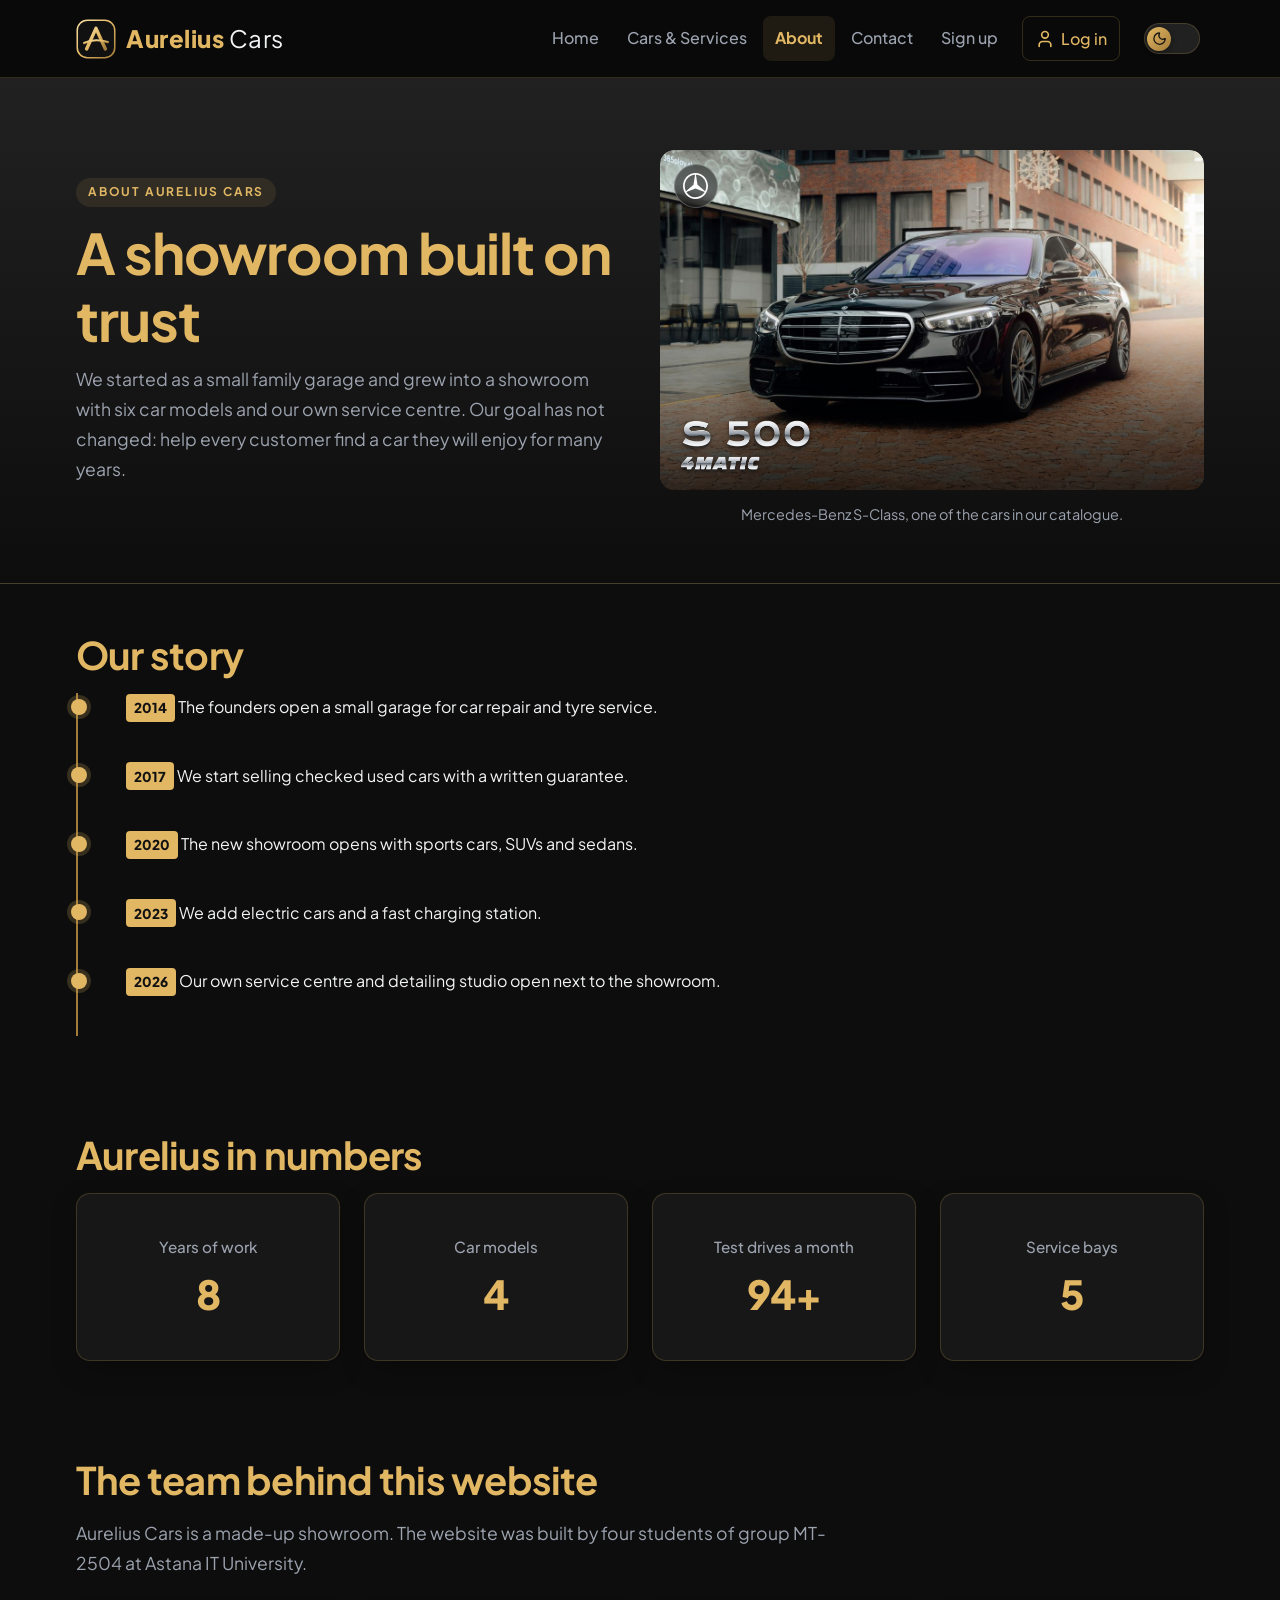
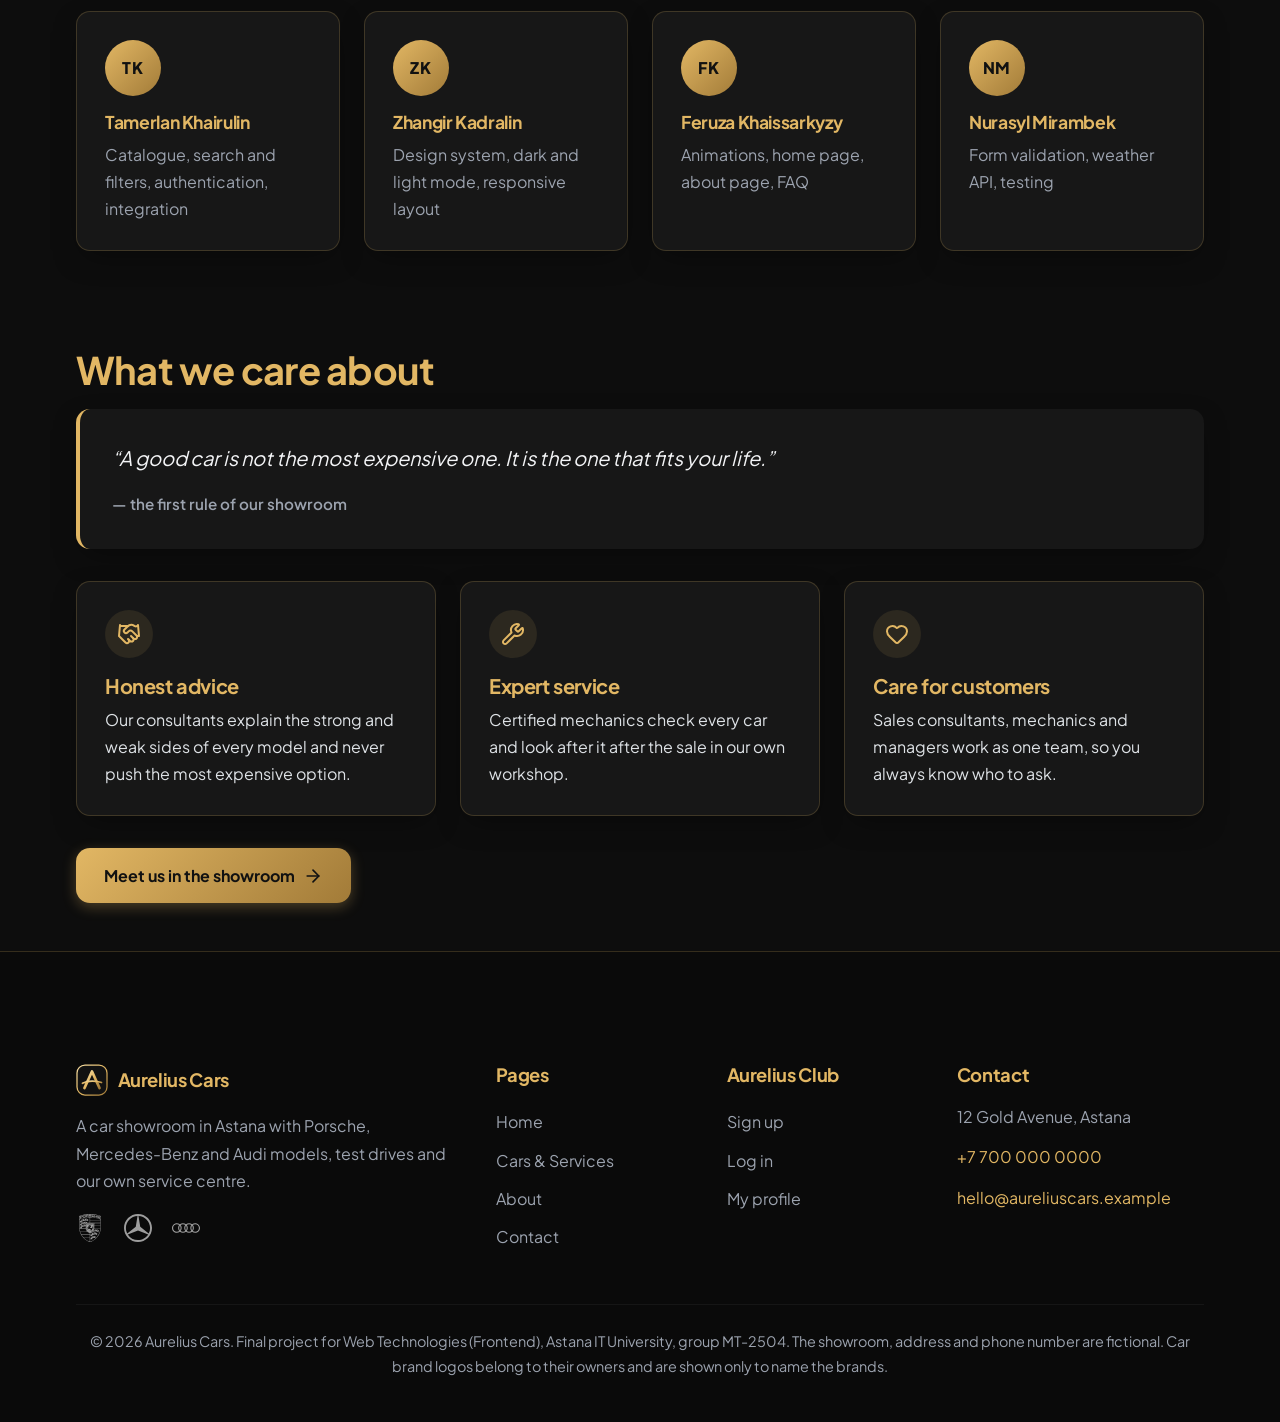
==== commit affcc848: "Remove comments from about.html Removed comments explaining JavaScript functionality for better read" ====
--- a/about.html
+++ b/about.html
@@ -11,8 +11,6 @@
     <link rel="apple-touch-icon" href="images/favicon/apple-touch-icon.png">
     <link rel="manifest" href="site.webmanifest">
     <script>
-        // runs before the page is drawn: the "js" class lets CSS prepare the menu and animations,
-        // and the saved theme is applied at once, so there is no dark flash in light mode
         document.documentElement.classList.add('js');
         try {
             if (localStorage.getItem('theme') === 'light') {
